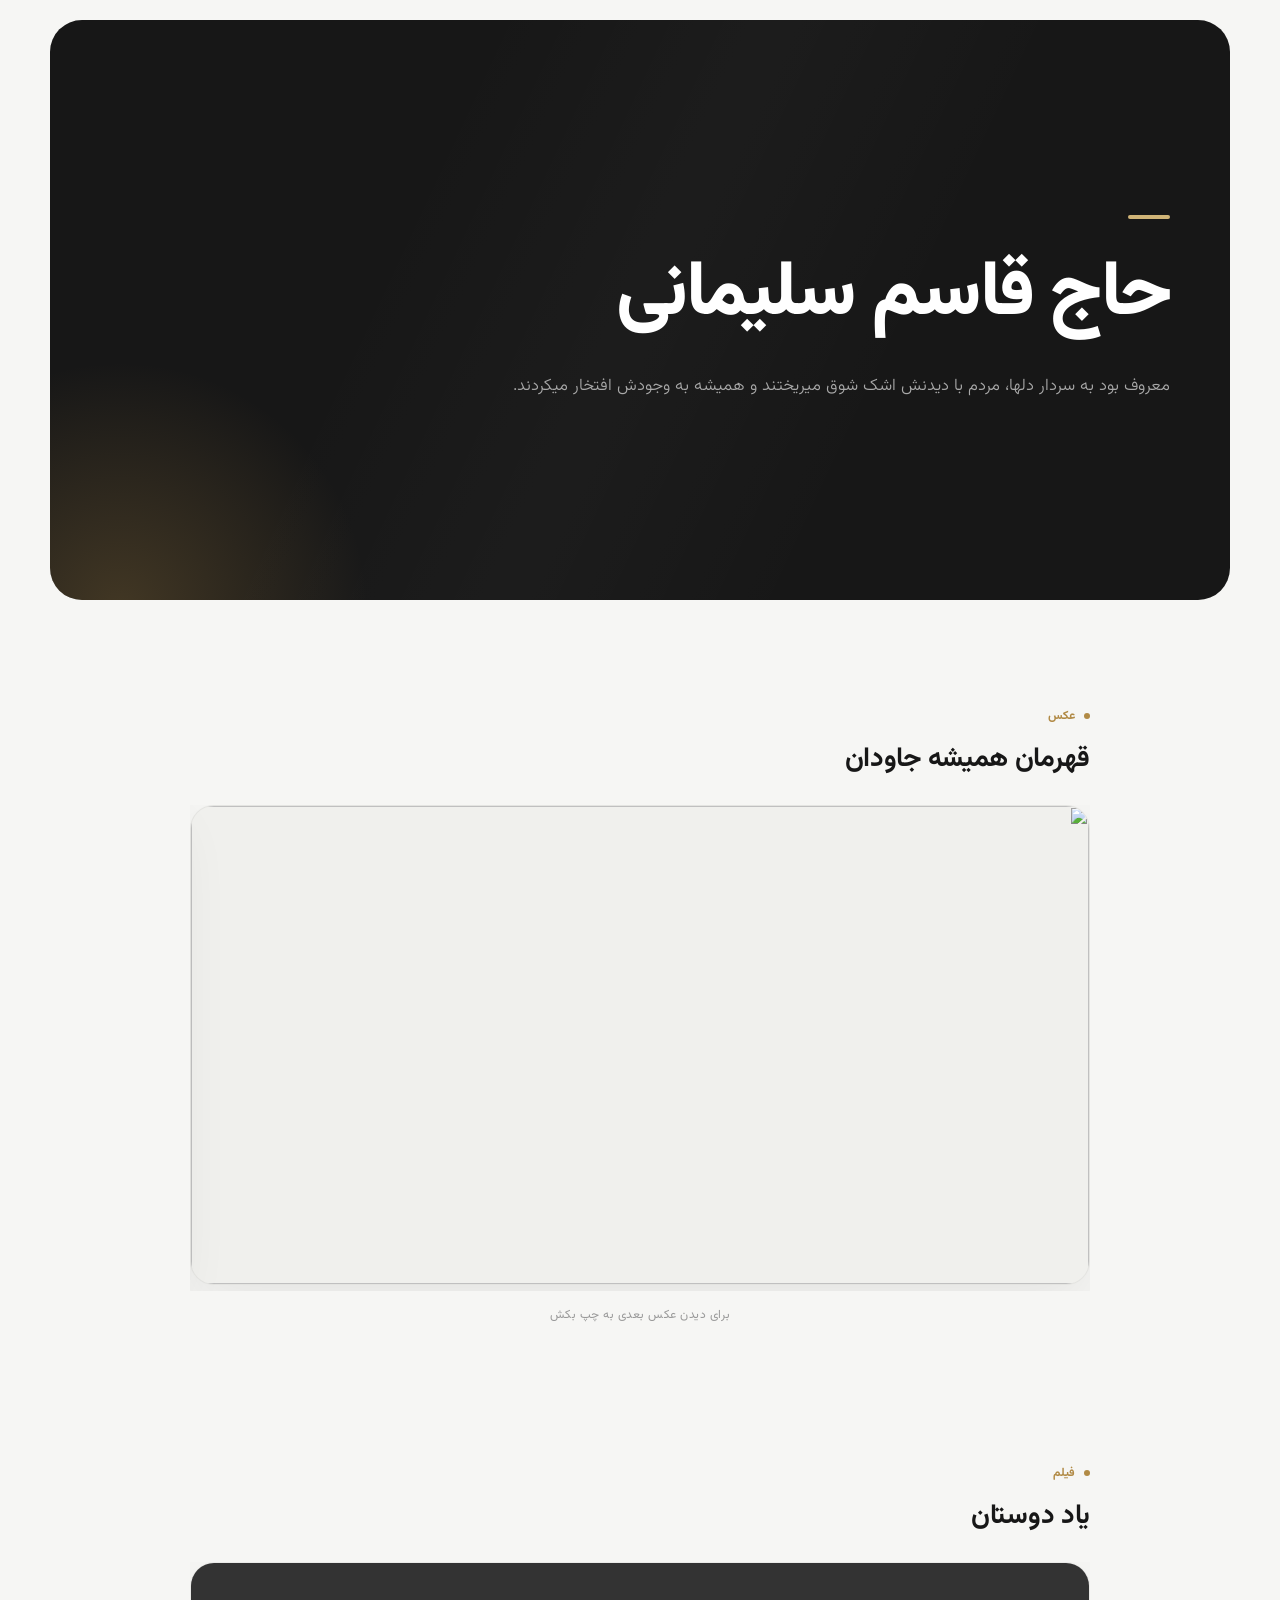
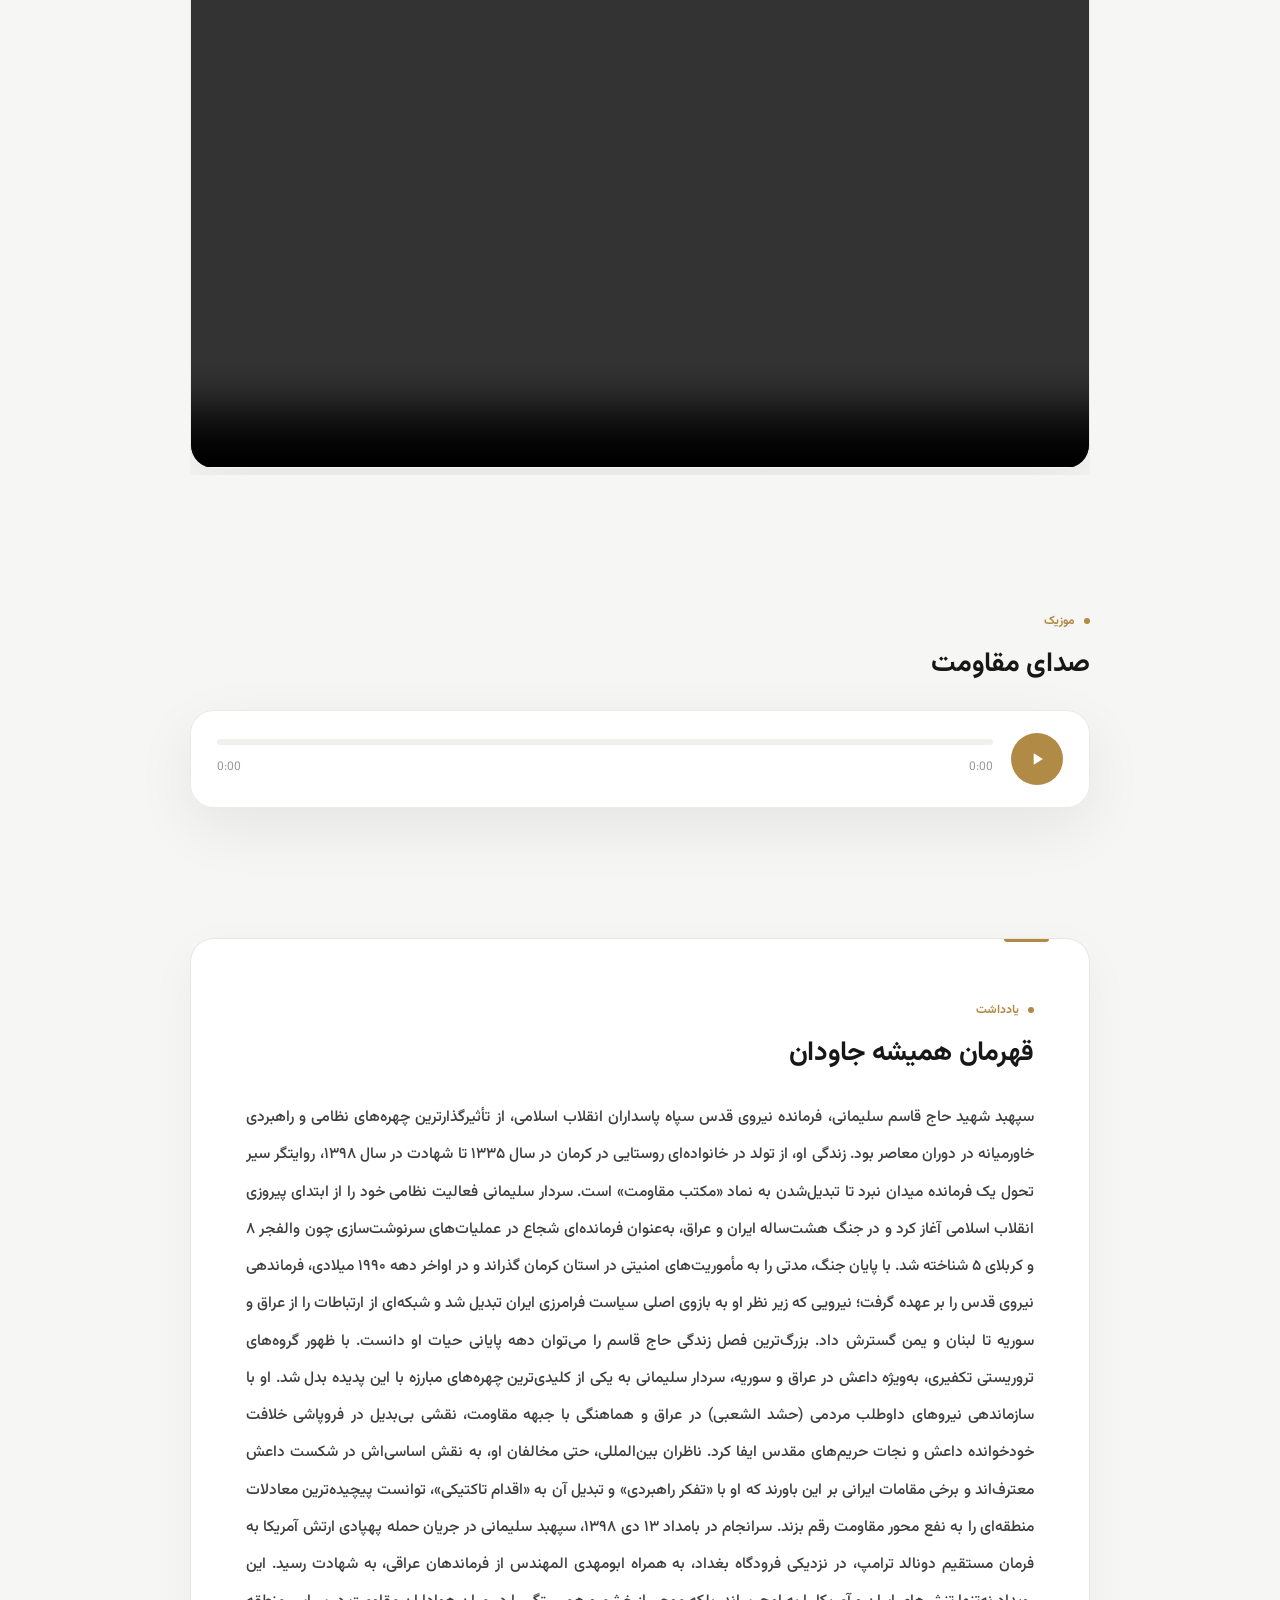
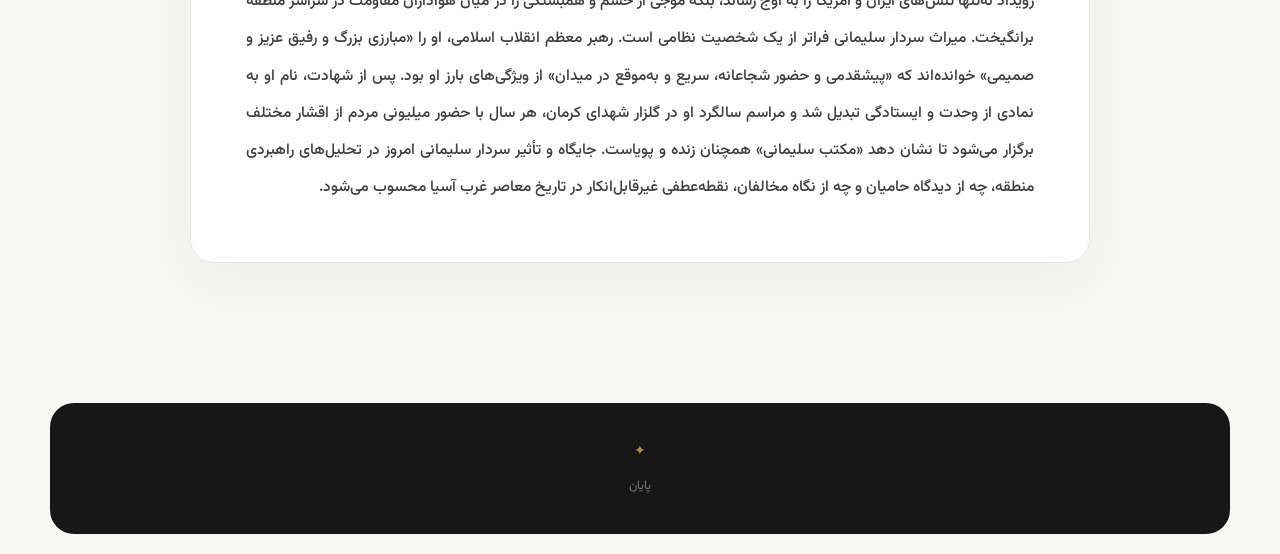
==== index.html @ 999e7390 "Add files via upload" ====
<!DOCTYPE html>
<html lang="fa" dir="rtl">
<head>
  <meta charset="UTF-8">
  <meta name="viewport" content="width=device-width, initial-scale=1.0, viewport-fit=cover">
  <title>شهید حاج قاسم سلیمانی</title>
  <link rel="stylesheet" href="style.css">
</head>
<body>

  <!-- Intro -->
  <section class="intro">
    <div class="eyebrow"></div>
    <h1>حاج قاسم سلیمانی</h1>
    <p>معروف بود به سردار دلها، مردم با دیدنش اشک شوق میریختند و همیشه به وجودش افتخار میکردند.</p>
  </section>

  <!-- Photo -->
  <section class="block">
    <div class="label">عکس</div>
    <div class="title">قهرمان همیشه جاودان</div>
    <div class="carousel">
      <div class="carousel-track">

        <div class="carousel-item">
          <div class="media-frame img">
            <img src="https://abrehamrahi.ir/o/public/fl1ILGT0/" alt="" loading="lazy" decoding="async">
          </div>
        </div>

        <div class="carousel-item">
          <div class="media-frame img">
            <img src="https://abrehamrahi.ir/o/public/wvrkYhgZ/" alt="" loading="lazy" decoding="async">
          </div>
        </div>

        <div class="carousel-item">
          <div class="media-frame">
            <img src="https://abrehamrahi.ir/o/public/Nc23xbId/" alt="" loading="lazy" decoding="async">
          </div>
        </div>

        <!-- برای افزودن عکس بیشتر، یک carousel-item دیگر دقیقاً مثل بالا اضافه کن -->
      </div>
      <div class="carousel-counter">برای دیدن عکس بعدی به چپ بکش</div>
    </div>
  </section>

  <!-- Video -->
  <section class="block">
    <div class="label">فیلم</div>
    <div class="title">یاد دوستان</div>
    <div class="carousel">
      <div class="carousel-track">
        <div class="carousel-item">
          <div class="media-frame media-frame--auto">
            <video src="https://abrehamrahi.ir/o/public/ku8eCbXV/" controls playsinline
              controlsList="nodownload noremoteplayback"
              disablePictureInPicture
              oncontextmenu="return false;"
              style="width:100%; display:block; background:transparent;"></video>
          </div>
        </div>
        <!-- برای افزودن فیلم بیشتر، یک carousel-item دیگر دقیقاً مثل بالا اضافه کن -->
      </div>
      <div class="carousel-counter">برای دیدن فیلم بعدی به چپ بکش</div>
    </div>
  </section>

  <!-- Music -->
  <section class="block">
    <div class="label">موزیک</div>
    <div class="title">صدای مقاومت</div>
    <div class="media-frame">
      <div class="audio-player">
        <audio class="audio-el" preload="metadata" oncontextmenu="return false;">
          <source src="https://abrehamrahi.ir/o/public/sdrxUxAl/" type="audio/mpeg">
          مرورگر شما از پخش صوتی پشتیبانی نمی‌کند.
        </audio>
        <button class="audio-play-btn" aria-label="پخش">
          <svg class="icon-play" viewBox="0 0 24 24" fill="currentColor"><path d="M8 5v14l11-7z"/></svg>
          <svg class="icon-pause" viewBox="0 0 24 24" fill="currentColor"><path d="M6 5h4v14H6zM14 5h4v14h-4z"/></svg>
        </button>
        <div class="audio-body">
          <div class="audio-progress-bg">
            <div class="audio-progress-fill"></div>
          </div>
          <div class="audio-time">
            <span class="audio-current">0:00</span>
            <span class="audio-duration">0:00</span>
          </div>
        </div>
      </div>
    </div>
  </section>

  <!-- Text block -->
  <section class="block text-block">
    <div class="label">یادداشت</div>
    <div class="title">قهرمان همیشه جاودان</div>
    <p>سپهبد شهید حاج قاسم سلیمانی، فرمانده نیروی قدس سپاه پاسداران انقلاب اسلامی، از تأثیرگذارترین چهره‌های نظامی و راهبردی خاورمیانه در دوران معاصر بود. زندگی او، از تولد در خانواده‌ای روستایی در کرمان در سال ۱۳۳۵ تا شهادت در سال ۱۳۹۸، روایتگر سیر تحول یک فرمانده میدان نبرد تا تبدیل‌شدن به نماد «مکتب مقاومت» است. سردار سلیمانی فعالیت نظامی خود را از ابتدای پیروزی انقلاب اسلامی آغاز کرد و در جنگ هشت‌ساله ایران و عراق، به‌عنوان فرمانده‌ای شجاع در عملیات‌های سرنوشت‌سازی چون والفجر ۸ و کربلای ۵ شناخته شد. با پایان جنگ، مدتی را به مأموریت‌های امنیتی در استان کرمان گذراند و در اواخر دهه ۱۹۹۰ میلادی، فرماندهی نیروی قدس را بر عهده گرفت؛ نیرویی که زیر نظر او به بازوی اصلی سیاست فرامرزی ایران تبدیل شد و شبکه‌ای از ارتباطات را از عراق و سوریه تا لبنان و یمن گسترش داد. بزرگ‌ترین فصل زندگی حاج قاسم را می‌توان دهه پایانی حیات او دانست. با ظهور گروه‌های تروریستی تکفیری، به‌ویژه داعش در عراق و سوریه، سردار سلیمانی به یکی از کلیدی‌ترین چهره‌های مبارزه با این پدیده بدل شد. او با سازماندهی نیروهای داوطلب مردمی (حشد الشعبی) در عراق و هماهنگی با جبهه مقاومت، نقشی بی‌بدیل در فروپاشی خلافت خودخوانده داعش و نجات حریم‌های مقدس ایفا کرد. ناظران بین‌المللی، حتی مخالفان او، به نقش اساسی‌اش در شکست داعش معترف‌اند و برخی مقامات ایرانی بر این باورند که او با «تفکر راهبردی» و تبدیل آن به «اقدام تاکتیکی»، توانست پیچیده‌ترین معادلات منطقه‌ای را به نفع محور مقاومت رقم بزند. سرانجام در بامداد ۱۳ دی ۱۳۹۸، سپهبد سلیمانی در جریان حمله پهپادی ارتش آمریکا به فرمان مستقیم دونالد ترامپ، در نزدیکی فرودگاه بغداد، به همراه ابومهدی المهندس از فرماندهان عراقی، به شهادت رسید. این رویداد نه‌تنها تنش‌های ایران و آمریکا را به اوج رساند، بلکه موجی از خشم و همبستگی را در میان هواداران مقاومت در سراسر منطقه برانگیخت. میراث سردار سلیمانی فراتر از یک شخصیت نظامی است. رهبر معظم انقلاب اسلامی، او را «مبارزی بزرگ و رفیق عزیز و صمیمی» خوانده‌اند که «پیشقدمی و حضور شجاعانه، سریع و به‌موقع در میدان» از ویژگی‌های بارز او بود. پس از شهادت، نام او به نمادی از وحدت و ایستادگی تبدیل شد و مراسم سالگرد او در گلزار شهدای کرمان، هر سال با حضور میلیونی مردم از اقشار مختلف برگزار می‌شود تا نشان دهد «مکتب سلیمانی» همچنان زنده و پویاست. جایگاه و تأثیر سردار سلیمانی امروز در تحلیل‌های راهبردی منطقه، چه از دیدگاه حامیان و چه از نگاه مخالفان، نقطه‌عطفی غیرقابل‌انکار در تاریخ معاصر غرب آسیا محسوب می‌شود.</p>
  </section>

  <footer>پایان</footer>

  <script>
    /* =====================================================
       IMAGE CAROUSEL SIZING
       ارتفاع تصاویر کنترل می‌شود و عرض هر اسلاید بر اساس
       نسبت واقعی همان تصویر محاسبه می‌شود؛ بنابراین عکس
       نه کشیده می‌شود و نه crop می‌شود.
    ===================================================== */
    (() => {
      const root = document.documentElement;

      function getPhotoHeight() {
        const width = window.innerWidth;
        if (width <= 480) return 280;
        if (width <= 768) return 380;
        return 480;
      }

      function resizePhotoItem(item) {
        const img = item.querySelector('img');
        if (!img || !img.naturalWidth || !img.naturalHeight) return;

        const track = item.closest('.carousel-track');
        if (!track) return;

        const preferredHeight = getPhotoHeight();
        const ratio = img.naturalWidth / img.naturalHeight;

        // برای تصاویر بسیار عریض، ارتفاع کمی کم می‌شود تا اسلاید
        // از عرض قابل مشاهده صفحه بزرگ‌تر نشود.
        const availableWidth = Math.max(track.clientWidth, 1);
        const height = Math.min(preferredHeight, availableWidth / ratio);
        const width = height * ratio;

        item.style.setProperty('--carousel-item-width', `${width}px`);
        item.style.setProperty('--carousel-photo-height', `${height}px`);
      }

      function resizeAllPhotos() {
        document.querySelectorAll('.carousel-item').forEach(resizePhotoItem);
      }

      document.querySelectorAll('.carousel-item img').forEach(img => {
        if (img.complete) {
          resizePhotoItem(img.closest('.carousel-item'));
        } else {
          img.addEventListener('load', () => {
            resizePhotoItem(img.closest('.carousel-item'));
          }, { once: true });
        }
      });

      window.addEventListener('resize', resizeAllPhotos, { passive: true });
      window.addEventListener('orientationchange', resizeAllPhotos, { passive: true });

      if ('ResizeObserver' in window) {
        const observer = new ResizeObserver(() => resizeAllPhotos());
        document.querySelectorAll('.carousel-track').forEach(track => observer.observe(track));
      }
    })();

    /* =====================================================
       AUDIO PLAYER
    ===================================================== */
    document.querySelectorAll('.audio-player').forEach(player => {
      const audio = player.querySelector('.audio-el');
      const btn = player.querySelector('.audio-play-btn');
      const progressBg = player.querySelector('.audio-progress-bg');
      const progressFill = player.querySelector('.audio-progress-fill');
      const currentEl = player.querySelector('.audio-current');
      const durationEl = player.querySelector('.audio-duration');

      function formatTime(sec) {
        if (isNaN(sec)) return '0:00';
        const m = Math.floor(sec / 60);
        const s = Math.floor(sec % 60).toString().padStart(2, '0');
        return `${m}:${s}`;
      }

      btn.addEventListener('click', () => {
        if (audio.paused) {
          document.querySelectorAll('audio').forEach(a => {
            if (a !== audio) a.pause();
          });
          audio.play().catch(() => {});
        } else {
          audio.pause();
        }
      });

      audio.addEventListener('play', () => player.classList.add('playing'));
      audio.addEventListener('pause', () => player.classList.remove('playing'));

      audio.addEventListener('loadedmetadata', () => {
        durationEl.textContent = formatTime(audio.duration);
      });

      audio.addEventListener('timeupdate', () => {
        const pct = (audio.currentTime / audio.duration) * 100 || 0;
        progressFill.style.width = pct + '%';
        currentEl.textContent = formatTime(audio.currentTime);
      });

      audio.addEventListener('ended', () => {
        player.classList.remove('playing');
        progressFill.style.width = '0%';
      });

      progressBg.addEventListener('click', (e) => {
        if (!audio.duration) return;
        const rect = progressBg.getBoundingClientRect();
        const clickX = rect.right - e.clientX;
        const pct = Math.max(0, Math.min(1, clickX / rect.width));
        audio.currentTime = pct * audio.duration;
      });
    });
  </script>

</body>
</html>
---- style.css ----
@import url('https://fonts.googleapis.com/css2?family=Vazirmatn:wght@300;400;500;600;700;800&display=swap');

/* =====================================================
   MODERN PREMIUM DESIGN
===================================================== */

:root {
    --bg: #f6f6f4;
    --surface: #ffffff;
    --surface-soft: #f0f0ed;
    --text: #171717;
    --text-soft: #6f6f6f;
    --text-muted: #999;
    --gold: #b18a45;
    --gold-light: #d0b477;
    --border: #e7e7e3;
    --radius: 24px;
    --radius-small: 16px;
    --shadow: 0 20px 60px rgba(0, 0, 0, 0.07);
    --shadow-hover: 0 30px 80px rgba(0, 0, 0, 0.11);
    --carousel-photo-height: 480px;
}

/* =====================================================
   RESET
===================================================== */

* {
    margin: 0;
    padding: 0;
    box-sizing: border-box;
}

html {
    scroll-behavior: smooth;
}

body {
    direction: rtl;
    font-family: "Vazirmatn", Tahoma, Arial, sans-serif;
    background: var(--bg);
    color: var(--text);
    line-height: 2;
    overflow-x: hidden;
}

/* =====================================================
   SELECTION
===================================================== */

::selection {
    background: #171717;
    color: #fff;
}

/* =====================================================
   INTRO / HERO
===================================================== */

.intro {
    position: relative;
    width: min(1180px, calc(100% - 32px));
    min-height: 580px;
    margin: 20px auto 0;
    padding: 90px 60px;
    display: flex;
    flex-direction: column;
    justify-content: center;
    align-items: flex-start;
    text-align: right;
    overflow: hidden;
    background: #171717;
    color: white;
    border-radius: 32px;
}

.intro::before {
    content: "";
    position: absolute;
    width: 500px;
    height: 500px;
    left: -180px;
    bottom: -260px;
    border-radius: 50%;
    background: radial-gradient(circle, rgba(177, 138, 69, 0.28), rgba(177, 138, 69, 0) 70%);
    pointer-events: none;
}

.intro::after {
    content: "";
    position: absolute;
    inset: 0;
    background: linear-gradient(115deg, transparent 30%, rgba(255,255,255,0.025), transparent 70%);
    pointer-events: none;
}

/* =====================================================
   EYEBROW
===================================================== */

.eyebrow {
    position: relative;
    z-index: 2;
    width: 42px;
    height: 4px;
    margin-bottom: 25px;
    border-radius: 20px;
    background: var(--gold-light);
}

/* =====================================================
   HERO TITLE
===================================================== */

.intro h1 {
    position: relative;
    z-index: 2;
    max-width: 800px;
    margin-bottom: 20px;
    font-size: clamp(2.4rem, 6vw, 5rem);
    font-weight: 800;
    line-height: 1.35;
    letter-spacing: -2px;
    color: #fff;
}

/* =====================================================
   HERO DESCRIPTION
===================================================== */

.intro p {
    position: relative;
    z-index: 2;
    max-width: 900px;
    color: #a9a9a9;
    font-size: clamp(0.9rem, 2vw, 1.05rem);
    line-height: 2.2;
    font-weight: 300;
}

/* =====================================================
   CONTENT
===================================================== */

.block {
    position: relative;
    width: min(900px, calc(100% - 32px));
    margin: 100px auto;
}

/* =====================================================
   HORIZONTAL CAROUSEL (for sections with multiple items)
===================================================== */

.carousel {
    position: relative;
    width: 100%;
}

.carousel-track {
    display: flex;
    gap: 16px;
    width: 100%;
    overflow-x: auto;
    scroll-snap-type: x mandatory;
    -webkit-overflow-scrolling: touch;
    padding-bottom: 6px;
    scrollbar-width: thin;
    scrollbar-color: var(--gold-light) var(--surface-soft);
}

.carousel-track::-webkit-scrollbar {
    height: 6px;
}

.carousel-track::-webkit-scrollbar-track {
    background: var(--surface-soft);
    border-radius: 10px;
}

.carousel-track::-webkit-scrollbar-thumb {
    background: var(--gold-light);
    border-radius: 10px;
}

.carousel-item {
    flex: 0 0 auto;
    width: var(--carousel-item-width, 100%);
    scroll-snap-align: start;
    scroll-snap-stop: always;
}

/* Width is calculated by JavaScript from the real image ratio. */
.carousel-track:has(.carousel-item ~ .carousel-item) .carousel-item {
    flex-basis: var(--carousel-item-width, 100%);
}

.carousel-counter {
    display: none;
    margin-top: 12px;
    text-align: center;
    color: var(--text-muted);
    font-size: 0.75rem;
    letter-spacing: 0.5px;
}

.carousel-track:has(.carousel-item ~ .carousel-item) ~ .carousel-counter {
    display: block;
}

/* =====================================================
   CAROUSEL PHOTO - UNIFORM HEIGHT
===================================================== */

/* Photos keep a controlled height while each slide width is calculated
   from the real image ratio. Nothing is cropped or stretched. */
.carousel .media-frame:not(.media-frame--auto) {
    height: var(--carousel-photo-height, 480px);
    width: 100%;
    display: flex;
    align-items: center;
    justify-content: center;
    overflow: hidden;
    background: var(--surface-soft);
}

.carousel .media-frame:not(.media-frame--auto) img {
    display: block;
    width: 100%;
    height: 100%;
    max-width: 100%;
    max-height: 100%;
    object-fit: contain;
    object-position: center;
}

/* =====================================================
   LABEL
===================================================== */

.label {
    display: inline-flex;
    align-items: center;
    gap: 9px;
    margin-bottom: 9px;
    color: var(--gold);
    font-size: 0.75rem;
    font-weight: 700;
}

.label::before {
    content: "";
    width: 6px;
    height: 6px;
    border-radius: 50%;
    background: var(--gold);
}

/* =====================================================
   TITLE
===================================================== */

.title {
    margin-bottom: 22px;
    color: var(--text);
    font-size: clamp(1.25rem, 3vw, 1.7rem);
    font-weight: 700;
    line-height: 1.7;
    letter-spacing: -0.3px;
}

/* =====================================================
   MEDIA
===================================================== */

.media-frame {
    position: relative;
    width: 100%;
    overflow: hidden;
    background: transparent;
    border-radius: var(--radius);
    border: 1px solid rgba(0,0,0,0.05);
    box-shadow: var(--shadow);
    transition: transform 0.35s ease, box-shadow 0.35s ease;
}

.media-frame:hover {
    transform: translateY(-5px);
    box-shadow: var(--shadow-hover);
}

/* =====================================================
   IMAGE
===================================================== */

.media-frame img {
    display: block;
    width: 100%;
    height: auto;
    max-height: 720px;
    object-fit: cover;
    transition: transform 0.6s ease;
}

.media-frame:hover img {
    transform: scale(1.02);
}

/* =====================================================
   VIDEO
===================================================== */

.media-frame--auto {
    aspect-ratio: 16 / 9;
}

.media-frame video {
    display: block;
    width: 100%;
    height: 100%;
    object-fit: contain;
    background: #080808;
}

/* =====================================================
   CUSTOM AUDIO PLAYER
===================================================== */

.audio-player {
    display: flex;
    align-items: center;
    gap: 18px;
    padding: 22px 26px;
    background: var(--surface);
}

.audio-play-btn {
    flex-shrink: 0;
    width: 52px;
    height: 52px;
    display: flex;
    align-items: center;
    justify-content: center;
    border: none;
    border-radius: 50%;
    background: var(--gold);
    color: #fff;
    cursor: pointer;
    transition: background 0.25s ease, transform 0.2s ease;
}

.audio-play-btn:hover {
    background: var(--gold-light);
    transform: scale(1.05);
}

.audio-play-btn svg {
    width: 20px;
    height: 20px;
}

.audio-play-btn .icon-pause {
    display: none;
}

.audio-player.playing .icon-play {
    display: none;
}

.audio-player.playing .icon-pause {
    display: block;
}

.audio-body {
    flex: 1;
    min-width: 0;
}

.audio-progress-bg {
    position: relative;
    width: 100%;
    height: 6px;
    border-radius: 10px;
    background: var(--surface-soft);
    cursor: pointer;
    overflow: hidden;
}

.audio-progress-fill {
    position: absolute;
    top: 0;
    right: 0;
    height: 100%;
    width: 0%;
    border-radius: 10px;
    background: linear-gradient(90deg, var(--gold), var(--gold-light));
    transition: width 0.1s linear;
}

.audio-time {
    display: flex;
    justify-content: space-between;
    margin-top: 10px;
    font-size: 0.75rem;
    color: var(--text-muted);
    direction: ltr;
}

/* =====================================================
   TEXT CARD
===================================================== */

.text-block {
    padding: 55px;
    background: var(--surface);
    border: 1px solid var(--border);
    border-radius: var(--radius);
    box-shadow: 0 15px 50px rgba(0,0,0,0.04);
}

.text-block::before {
    content: "";
    position: absolute;
    top: 0;
    right: 40px;
    width: 45px;
    height: 3px;
    border-radius: 0 0 10px 10px;
    background: var(--gold);
}

/* =====================================================
   TEXT
===================================================== */

.text-block p {
    margin-top: 24px;
    color: var(--text-soft);
    font-size: 0.97rem;
    line-height: 2.4;
    text-align: justify;
}

.text-block p:first-of-type {
    margin-top: 5px;
    color: #3f3f3f;
    font-weight: 500;
}

/* =====================================================
   SECTION SPACING
===================================================== */

.block + .block {
    margin-top: 130px;
}

/* =====================================================
   FOOTER
===================================================== */

footer {
    width: min(1180px, calc(100% - 32px));
    margin: 140px auto 20px;
    padding: 35px;
    text-align: center;
    background: #171717;
    border-radius: 24px;
    color: #777;
    font-size: 0.78rem;
}

footer::before {
    content: "✦";
    display: block;
    margin-bottom: 8px;
    color: var(--gold);
    font-size: 0.9rem;
}

/* =====================================================
   TABLET
===================================================== */

@media (max-width: 768px) {
    .intro {
        width: calc(100% - 24px);
        min-height: 500px;
        padding: 70px 35px;
        border-radius: 25px;
    }
    .intro h1 {
        font-size: 3rem;
        letter-spacing: -1px;
    }
    .block {
        width: calc(100% - 28px);
        margin: 75px auto;
    }
    .block + .block {
        margin-top: 100px;
    }
    .text-block {
        padding: 40px 30px;
    }
    .text-block p {
        text-align: right;
        font-size: 0.92rem;
        line-height: 2.3;
    }
    .placeholder {
        min-height: 350px;
    }
    .media-frame iframe {
        min-height: 380px;
    }
            :root {
        --carousel-photo-height: 380px;
    }
    footer {
        width: calc(100% - 24px);
        margin-top: 100px;
    }
}

/* =====================================================
   MOBILE
===================================================== */

@media (max-width: 480px) {
    .intro {
        min-height: 470px;
        padding: 60px 24px;
        border-radius: 20px;
    }
    .intro h1 {
        font-size: 2.05rem;
        line-height: 1.5;
    }
    .intro p {
        font-size: 0.83rem;
        line-height: 2.1;
    }
    .eyebrow {
        width: 35px;
        height: 3px;
        margin-bottom: 20px;
    }
    .block {
        width: calc(100% - 22px);
        margin: 55px auto;
    }
    .block + .block {
        margin-top: 80px;
    }
    .label {
        font-size: 0.68rem;
    }
    .title {
        font-size: 1.1rem;
        margin-bottom: 16px;
    }
    .media-frame {
        border-radius: 17px;
    }
    .media-frame--auto {
        aspect-ratio: 16 / 10;
    }
        :root {
        --carousel-photo-height: 280px;
    }
    .media-frame iframe {
        min-height: 250px;
    }
    .placeholder {
        min-height: 250px;
    }
    .ph-icon {
        width: 58px;
        height: 58px;
        border-radius: 16px;
        font-size: 1.3rem;
    }
    .text-block {
        padding: 32px 22px;
        border-radius: 20px;
    }
    .text-block::before {
        right: 25px;
        width: 38px;
    }
    .text-block p {
        margin-top: 20px;
        font-size: 0.86rem;
        line-height: 2.25;
    }
    .audio-player {
        padding: 16px 18px;
        gap: 12px;
    }
    .audio-play-btn {
        width: 44px;
        height: 44px;
    }
    .audio-play-btn svg {
        width: 16px;
        height: 16px;
    }
    footer {
        width: calc(100% - 22px);
        margin-top: 80px;
        margin-bottom: 12px;
        padding: 30px 15px;
        border-radius: 18px;
    }
}

/* =====================================================
   REDUCED MOTION
===================================================== */

@media (prefers-reduced-motion: reduce) {
    html {
        scroll-behavior: auto;
    }
    *,
    *::before,
    *::after {
        transition: none !important;
    }
}
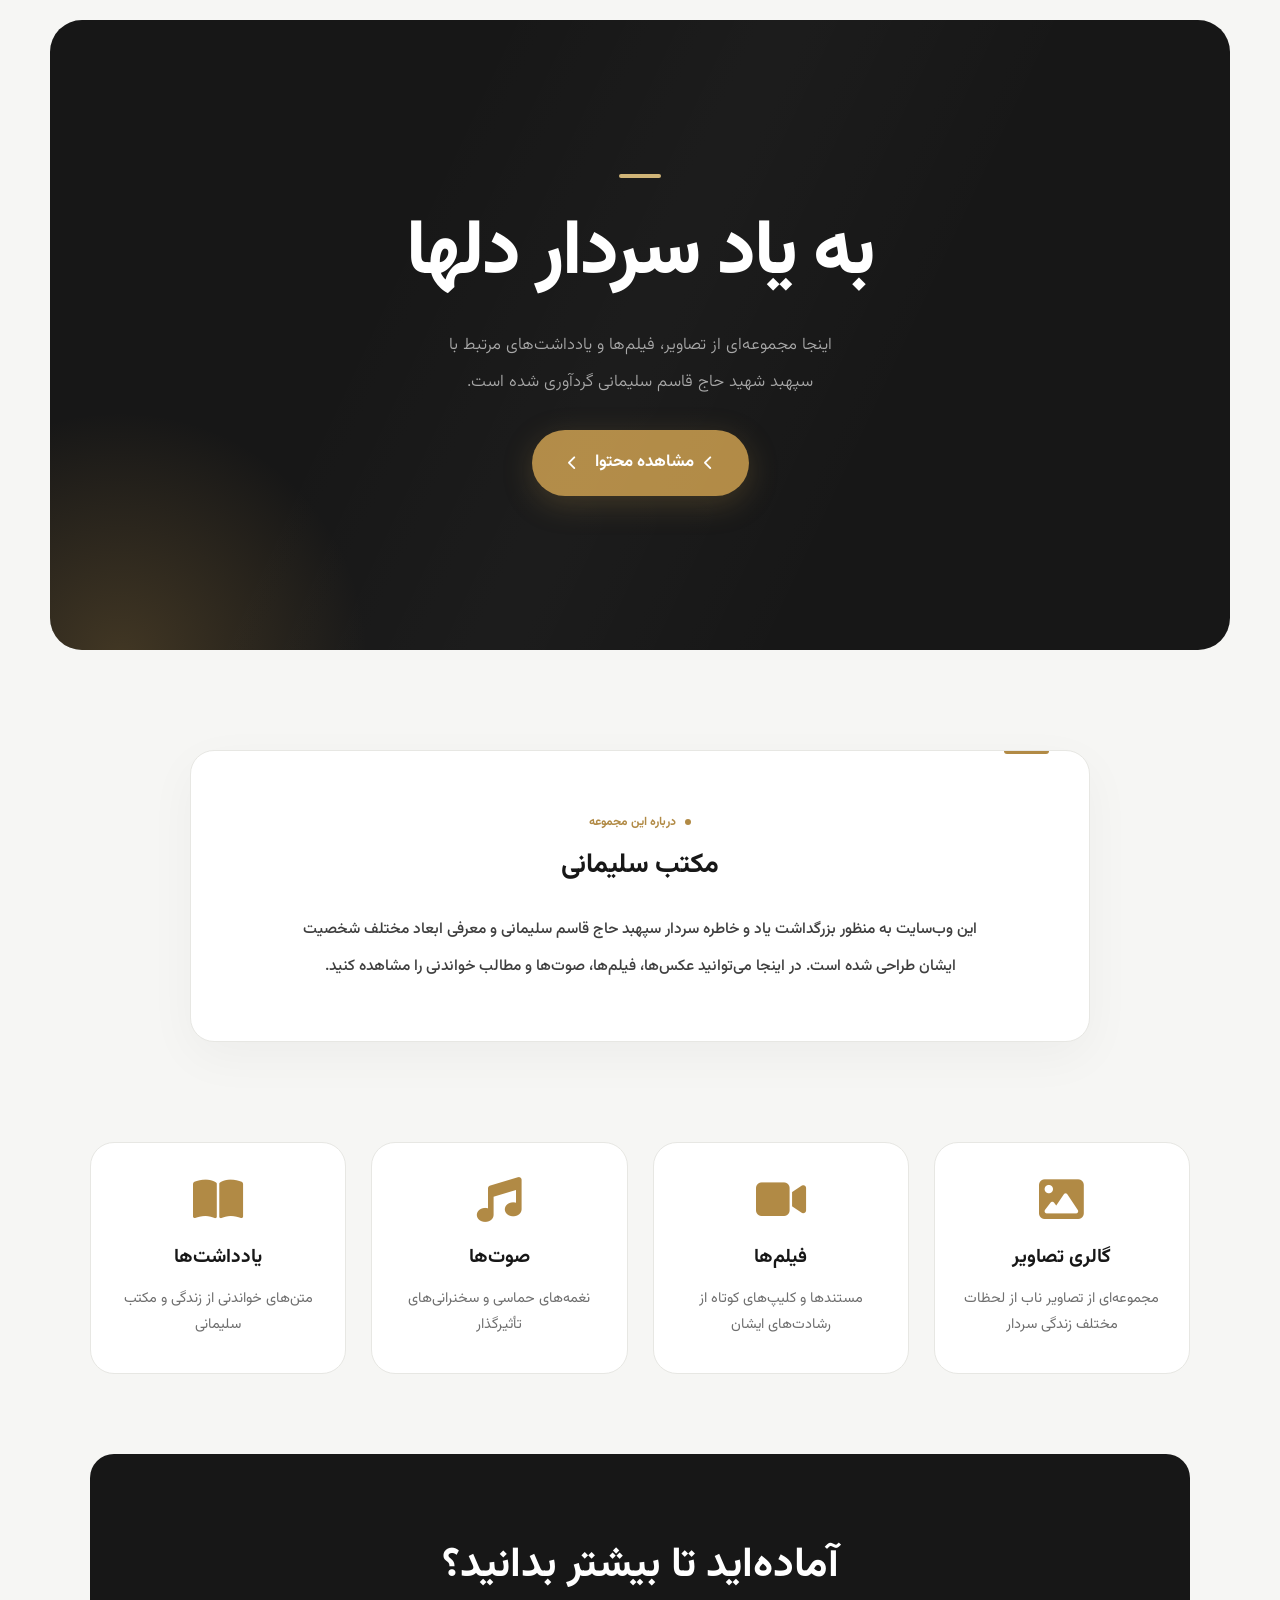
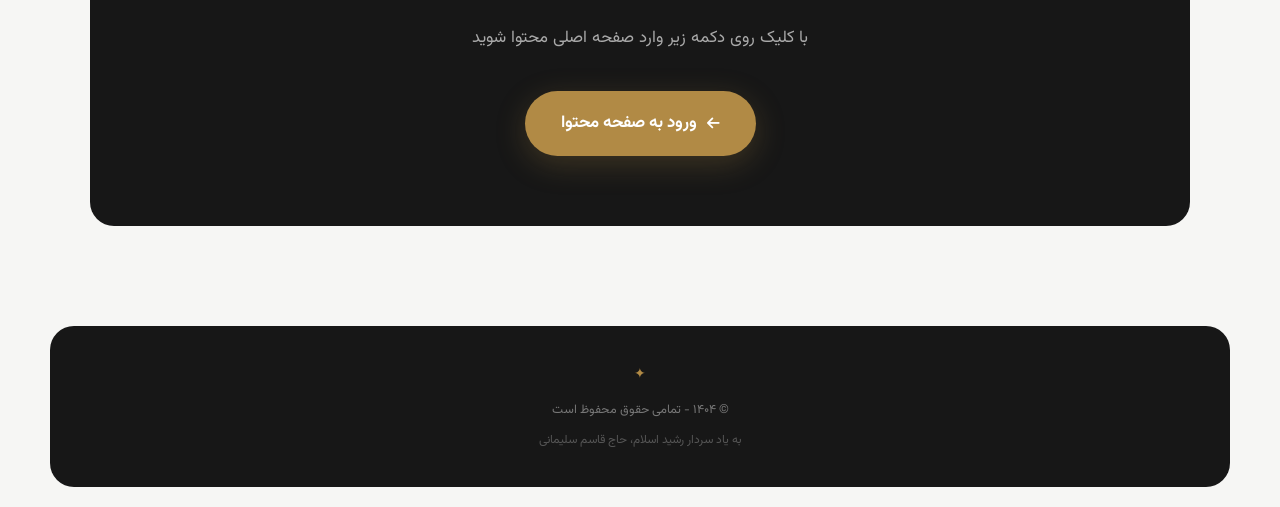
==== commit 0b137c1e: "Add files via upload" ====
--- a/index.html
+++ b/index.html
@@ -1,224 +1,81 @@
-<!DOCTYPE html>
-<html lang="fa" dir="rtl">
-<head>
-  <meta charset="UTF-8">
-  <meta name="viewport" content="width=device-width, initial-scale=1.0, viewport-fit=cover">
-  <title>شهید حاج قاسم سلیمانی</title>
-  <link rel="stylesheet" href="style.css">
-</head>
-<body>
-
-  <!-- Intro -->
-  <section class="intro">
-    <div class="eyebrow"></div>
-    <h1>حاج قاسم سلیمانی</h1>
-    <p>معروف بود به سردار دلها، مردم با دیدنش اشک شوق میریختند و همیشه به وجودش افتخار میکردند.</p>
-  </section>
-
-  <!-- Photo -->
-  <section class="block">
-    <div class="label">عکس</div>
-    <div class="title">قهرمان همیشه جاودان</div>
-    <div class="carousel">
-      <div class="carousel-track">
-
-        <div class="carousel-item">
-          <div class="media-frame img">
-            <img src="https://abrehamrahi.ir/o/public/fl1ILGT0/" alt="" loading="lazy" decoding="async">
-          </div>
-        </div>
-
-        <div class="carousel-item">
-          <div class="media-frame img">
-            <img src="https://abrehamrahi.ir/o/public/wvrkYhgZ/" alt="" loading="lazy" decoding="async">
-          </div>
-        </div>
-
-        <div class="carousel-item">
-          <div class="media-frame">
-            <img src="https://abrehamrahi.ir/o/public/Nc23xbId/" alt="" loading="lazy" decoding="async">
-          </div>
-        </div>
-
-        <!-- برای افزودن عکس بیشتر، یک carousel-item دیگر دقیقاً مثل بالا اضافه کن -->
-      </div>
-      <div class="carousel-counter">برای دیدن عکس بعدی به چپ بکش</div>
-    </div>
-  </section>
-
-  <!-- Video -->
-  <section class="block">
-    <div class="label">فیلم</div>
-    <div class="title">یاد دوستان</div>
-    <div class="carousel">
-      <div class="carousel-track">
-        <div class="carousel-item">
-          <div class="media-frame media-frame--auto">
-            <video src="https://abrehamrahi.ir/o/public/ku8eCbXV/" controls playsinline
-              controlsList="nodownload noremoteplayback"
-              disablePictureInPicture
-              oncontextmenu="return false;"
-              style="width:100%; display:block; background:transparent;"></video>
-          </div>
-        </div>
-        <!-- برای افزودن فیلم بیشتر، یک carousel-item دیگر دقیقاً مثل بالا اضافه کن -->
-      </div>
-      <div class="carousel-counter">برای دیدن فیلم بعدی به چپ بکش</div>
-    </div>
-  </section>
-
-  <!-- Music -->
-  <section class="block">
-    <div class="label">موزیک</div>
-    <div class="title">صدای مقاومت</div>
-    <div class="media-frame">
-      <div class="audio-player">
-        <audio class="audio-el" preload="metadata" oncontextmenu="return false;">
-          <source src="https://abrehamrahi.ir/o/public/sdrxUxAl/" type="audio/mpeg">
-          مرورگر شما از پخش صوتی پشتیبانی نمی‌کند.
-        </audio>
-        <button class="audio-play-btn" aria-label="پخش">
-          <svg class="icon-play" viewBox="0 0 24 24" fill="currentColor"><path d="M8 5v14l11-7z"/></svg>
-          <svg class="icon-pause" viewBox="0 0 24 24" fill="currentColor"><path d="M6 5h4v14H6zM14 5h4v14h-4z"/></svg>
-        </button>
-        <div class="audio-body">
-          <div class="audio-progress-bg">
-            <div class="audio-progress-fill"></div>
-          </div>
-          <div class="audio-time">
-            <span class="audio-current">0:00</span>
-            <span class="audio-duration">0:00</span>
-          </div>
-        </div>
-      </div>
-    </div>
-  </section>
-
-  <!-- Text block -->
-  <section class="block text-block">
-    <div class="label">یادداشت</div>
-    <div class="title">قهرمان همیشه جاودان</div>
-    <p>سپهبد شهید حاج قاسم سلیمانی، فرمانده نیروی قدس سپاه پاسداران انقلاب اسلامی، از تأثیرگذارترین چهره‌های نظامی و راهبردی خاورمیانه در دوران معاصر بود. زندگی او، از تولد در خانواده‌ای روستایی در کرمان در سال ۱۳۳۵ تا شهادت در سال ۱۳۹۸، روایتگر سیر تحول یک فرمانده میدان نبرد تا تبدیل‌شدن به نماد «مکتب مقاومت» است. سردار سلیمانی فعالیت نظامی خود را از ابتدای پیروزی انقلاب اسلامی آغاز کرد و در جنگ هشت‌ساله ایران و عراق، به‌عنوان فرمانده‌ای شجاع در عملیات‌های سرنوشت‌سازی چون والفجر ۸ و کربلای ۵ شناخته شد. با پایان جنگ، مدتی را به مأموریت‌های امنیتی در استان کرمان گذراند و در اواخر دهه ۱۹۹۰ میلادی، فرماندهی نیروی قدس را بر عهده گرفت؛ نیرویی که زیر نظر او به بازوی اصلی سیاست فرامرزی ایران تبدیل شد و شبکه‌ای از ارتباطات را از عراق و سوریه تا لبنان و یمن گسترش داد. بزرگ‌ترین فصل زندگی حاج قاسم را می‌توان دهه پایانی حیات او دانست. با ظهور گروه‌های تروریستی تکفیری، به‌ویژه داعش در عراق و سوریه، سردار سلیمانی به یکی از کلیدی‌ترین چهره‌های مبارزه با این پدیده بدل شد. او با سازماندهی نیروهای داوطلب مردمی (حشد الشعبی) در عراق و هماهنگی با جبهه مقاومت، نقشی بی‌بدیل در فروپاشی خلافت خودخوانده داعش و نجات حریم‌های مقدس ایفا کرد. ناظران بین‌المللی، حتی مخالفان او، به نقش اساسی‌اش در شکست داعش معترف‌اند و برخی مقامات ایرانی بر این باورند که او با «تفکر راهبردی» و تبدیل آن به «اقدام تاکتیکی»، توانست پیچیده‌ترین معادلات منطقه‌ای را به نفع محور مقاومت رقم بزند. سرانجام در بامداد ۱۳ دی ۱۳۹۸، سپهبد سلیمانی در جریان حمله پهپادی ارتش آمریکا به فرمان مستقیم دونالد ترامپ، در نزدیکی فرودگاه بغداد، به همراه ابومهدی المهندس از فرماندهان عراقی، به شهادت رسید. این رویداد نه‌تنها تنش‌های ایران و آمریکا را به اوج رساند، بلکه موجی از خشم و همبستگی را در میان هواداران مقاومت در سراسر منطقه برانگیخت. میراث سردار سلیمانی فراتر از یک شخصیت نظامی است. رهبر معظم انقلاب اسلامی، او را «مبارزی بزرگ و رفیق عزیز و صمیمی» خوانده‌اند که «پیشقدمی و حضور شجاعانه، سریع و به‌موقع در میدان» از ویژگی‌های بارز او بود. پس از شهادت، نام او به نمادی از وحدت و ایستادگی تبدیل شد و مراسم سالگرد او در گلزار شهدای کرمان، هر سال با حضور میلیونی مردم از اقشار مختلف برگزار می‌شود تا نشان دهد «مکتب سلیمانی» همچنان زنده و پویاست. جایگاه و تأثیر سردار سلیمانی امروز در تحلیل‌های راهبردی منطقه، چه از دیدگاه حامیان و چه از نگاه مخالفان، نقطه‌عطفی غیرقابل‌انکار در تاریخ معاصر غرب آسیا محسوب می‌شود.</p>
-  </section>
-
-  <footer>پایان</footer>
-
-  <script>
-    /* =====================================================
-       IMAGE CAROUSEL SIZING
-       ارتفاع تصاویر کنترل می‌شود و عرض هر اسلاید بر اساس
-       نسبت واقعی همان تصویر محاسبه می‌شود؛ بنابراین عکس
-       نه کشیده می‌شود و نه crop می‌شود.
-    ===================================================== */
-    (() => {
-      const root = document.documentElement;
-
-      function getPhotoHeight() {
-        const width = window.innerWidth;
-        if (width <= 480) return 280;
-        if (width <= 768) return 380;
-        return 480;
-      }
-
-      function resizePhotoItem(item) {
-        const img = item.querySelector('img');
-        if (!img || !img.naturalWidth || !img.naturalHeight) return;
-
-        const track = item.closest('.carousel-track');
-        if (!track) return;
-
-        const preferredHeight = getPhotoHeight();
-        const ratio = img.naturalWidth / img.naturalHeight;
-
-        // برای تصاویر بسیار عریض، ارتفاع کمی کم می‌شود تا اسلاید
-        // از عرض قابل مشاهده صفحه بزرگ‌تر نشود.
-        const availableWidth = Math.max(track.clientWidth, 1);
-        const height = Math.min(preferredHeight, availableWidth / ratio);
-        const width = height * ratio;
-
-        item.style.setProperty('--carousel-item-width', `${width}px`);
-        item.style.setProperty('--carousel-photo-height', `${height}px`);
-      }
-
-      function resizeAllPhotos() {
-        document.querySelectorAll('.carousel-item').forEach(resizePhotoItem);
-      }
-
-      document.querySelectorAll('.carousel-item img').forEach(img => {
-        if (img.complete) {
-          resizePhotoItem(img.closest('.carousel-item'));
-        } else {
-          img.addEventListener('load', () => {
-            resizePhotoItem(img.closest('.carousel-item'));
-          }, { once: true });
-        }
-      });
-
-      window.addEventListener('resize', resizeAllPhotos, { passive: true });
-      window.addEventListener('orientationchange', resizeAllPhotos, { passive: true });
-
-      if ('ResizeObserver' in window) {
-        const observer = new ResizeObserver(() => resizeAllPhotos());
-        document.querySelectorAll('.carousel-track').forEach(track => observer.observe(track));
-      }
-    })();
-
-    /* =====================================================
-       AUDIO PLAYER
-    ===================================================== */
-    document.querySelectorAll('.audio-player').forEach(player => {
-      const audio = player.querySelector('.audio-el');
-      const btn = player.querySelector('.audio-play-btn');
-      const progressBg = player.querySelector('.audio-progress-bg');
-      const progressFill = player.querySelector('.audio-progress-fill');
-      const currentEl = player.querySelector('.audio-current');
-      const durationEl = player.querySelector('.audio-duration');
-
-      function formatTime(sec) {
-        if (isNaN(sec)) return '0:00';
-        const m = Math.floor(sec / 60);
-        const s = Math.floor(sec % 60).toString().padStart(2, '0');
-        return `${m}:${s}`;
-      }
-
-      btn.addEventListener('click', () => {
-        if (audio.paused) {
-          document.querySelectorAll('audio').forEach(a => {
-            if (a !== audio) a.pause();
-          });
-          audio.play().catch(() => {});
-        } else {
-          audio.pause();
-        }
-      });
-
-      audio.addEventListener('play', () => player.classList.add('playing'));
-      audio.addEventListener('pause', () => player.classList.remove('playing'));
-
-      audio.addEventListener('loadedmetadata', () => {
-        durationEl.textContent = formatTime(audio.duration);
-      });
-
-      audio.addEventListener('timeupdate', () => {
-        const pct = (audio.currentTime / audio.duration) * 100 || 0;
-        progressFill.style.width = pct + '%';
-        currentEl.textContent = formatTime(audio.currentTime);
-      });
-
-      audio.addEventListener('ended', () => {
-        player.classList.remove('playing');
-        progressFill.style.width = '0%';
-      });
-
-      progressBg.addEventListener('click', (e) => {
-        if (!audio.duration) return;
-        const rect = progressBg.getBoundingClientRect();
-        const clickX = rect.right - e.clientX;
-        const pct = Math.max(0, Math.min(1, clickX / rect.width));
-        audio.currentTime = pct * audio.duration;
-      });
-    });
-  </script>
-
-</body>
-</html>
+<!DOCTYPE html>
+<html lang="fa" dir="rtl">
+<head>
+    <meta charset="UTF-8" />
+    <meta name="viewport" content="width=device-width, initial-scale=1.0" />
+    <title>صفحه اصلی | شهید سلیمانی</title>
+    <link rel="stylesheet" href="style.css" />
+    <link rel="stylesheet" href="https://cdnjs.cloudflare.com/ajax/libs/font-awesome/6.5.0/css/all.min.css" />
+</head>
+<body>
+
+    <!-- هدر اصلی (همانند استایل intro در صفحه دوم) -->
+    <section class="intro" style="min-height: 70vh; justify-content: center; text-align: center; align-items: center;">
+        <div class="eyebrow" style="margin: 0 auto 25px;"></div>
+        <h1>به یاد سردار دلها</h1>
+        <p style="max-width: 700px; margin: 0 auto 30px;">
+            اینجا مجموعه‌ای از تصاویر، فیلم‌ها و یادداشت‌های مرتبط با<br />
+            سپهبد شهید حاج قاسم سلیمانی گردآوری شده است.
+        </p>
+        <a href="Qasem Soleimani.html" class="btn-primary">
+            <i class="fas fa-chevron-left"></i>
+            مشاهده محتوا
+            <i class="fas fa-chevron-left" style="margin-right: 8px;"></i>
+        </a>
+    </section>
+
+    <!-- بخش معرفی (همانند text-block اما ساده‌تر) -->
+    <section class="block text-block" style="text-align: center;">
+        <div class="label" style="justify-content: center;">درباره این مجموعه</div>
+        <div class="title">مکتب سلیمانی</div>
+        <p style="max-width: 700px; margin: 20px auto 0; text-align: center;">
+            این وب‌سایت به منظور بزرگداشت یاد و خاطره سردار سپهبد حاج قاسم سلیمانی 
+            و معرفی ابعاد مختلف شخصیت ایشان طراحی شده است. 
+            در اینجا می‌توانید عکس‌ها، فیلم‌ها، صوت‌ها و مطالب خواندنی را مشاهده کنید.
+        </p>
+    </section>
+
+    <!-- بخش ویژگی‌ها (با کارت‌های مشابه) -->
+    <section class="features" style="width: min(1100px, calc(100% - 32px)); margin: 80px auto;">
+        <div style="display: grid; grid-template-columns: repeat(auto-fit, minmax(200px, 1fr)); gap: 25px;">
+            <div class="feature-card" style="background: var(--surface); padding: 35px 20px; border-radius: var(--radius); border: 1px solid var(--border); text-align: center; transition: all 0.3s ease;">
+                <i class="fas fa-image" style="font-size: 2.8rem; color: var(--gold); display: block; margin-bottom: 15px;"></i>
+                <h3 style="font-size: 1.2rem; font-weight: 700; margin-bottom: 10px;">گالری تصاویر</h3>
+                <p style="color: var(--text-soft); font-size: 0.9rem; line-height: 1.8;">مجموعه‌ای از تصاویر ناب از لحظات مختلف زندگی سردار</p>
+            </div>
+            <div class="feature-card" style="background: var(--surface); padding: 35px 20px; border-radius: var(--radius); border: 1px solid var(--border); text-align: center; transition: all 0.3s ease;">
+                <i class="fas fa-video" style="font-size: 2.8rem; color: var(--gold); display: block; margin-bottom: 15px;"></i>
+                <h3 style="font-size: 1.2rem; font-weight: 700; margin-bottom: 10px;">فیلم‌ها</h3>
+                <p style="color: var(--text-soft); font-size: 0.9rem; line-height: 1.8;">مستندها و کلیپ‌های کوتاه از رشادت‌های ایشان</p>
+            </div>
+            <div class="feature-card" style="background: var(--surface); padding: 35px 20px; border-radius: var(--radius); border: 1px solid var(--border); text-align: center; transition: all 0.3s ease;">
+                <i class="fas fa-music" style="font-size: 2.8rem; color: var(--gold); display: block; margin-bottom: 15px;"></i>
+                <h3 style="font-size: 1.2rem; font-weight: 700; margin-bottom: 10px;">صوت‌ها</h3>
+                <p style="color: var(--text-soft); font-size: 0.9rem; line-height: 1.8;">نغمه‌های حماسی و سخنرانی‌های تأثیرگذار</p>
+            </div>
+            <div class="feature-card" style="background: var(--surface); padding: 35px 20px; border-radius: var(--radius); border: 1px solid var(--border); text-align: center; transition: all 0.3s ease;">
+                <i class="fas fa-book-open" style="font-size: 2.8rem; color: var(--gold); display: block; margin-bottom: 15px;"></i>
+                <h3 style="font-size: 1.2rem; font-weight: 700; margin-bottom: 10px;">یادداشت‌ها</h3>
+                <p style="color: var(--text-soft); font-size: 0.9rem; line-height: 1.8;">متن‌های خواندنی از زندگی و مکتب سلیمانی</p>
+            </div>
+        </div>
+    </section>
+
+    <!-- CTA بخش دعوت به اقدام -->
+    <section style="width: min(1100px, calc(100% - 32px)); margin: 60px auto 100px; padding: 70px 40px; background: #171717; border-radius: var(--radius); text-align: center; color: white;">
+        <h2 style="font-size: clamp(1.8rem, 4vw, 2.6rem); font-weight: 700; margin-bottom: 15px;">آماده‌اید تا بیشتر بدانید؟</h2>
+        <p style="color: #a9a9a9; font-size: 1.05rem; margin-bottom: 35px;">با کلیک روی دکمه زیر وارد صفحه اصلی محتوا شوید</p>
+        <a href="Qasem Soleimani.html" class="btn-primary" style="background: var(--gold); box-shadow: 0 8px 30px rgba(177, 138, 69, 0.25);">
+            <i class="fas fa-arrow-left"></i>
+            ورود به صفحه محتوا
+        </a>
+    </section>
+
+    <!-- فوتر (همانند صفحه دوم) -->
+    <footer style="width: min(1180px, calc(100% - 32px)); margin: 0 auto 20px;">
+        <p>© ۱۴۰۴ - تمامی حقوق محفوظ است</p>
+        <p style="font-size: 0.75rem; color: #555; margin-top: 5px;">به یاد سردار رشید اسلام، حاج قاسم سلیمانی</p>
+    </footer>
+
+</body>
+</html>
--- a/style.css
+++ b/style.css
@@ -149,7 +149,7 @@
 }
 
 /* =====================================================
-   HORIZONTAL CAROUSEL (for sections with multiple items)
+   HORIZONTAL CAROUSEL
 ===================================================== */
 
 .carousel {
@@ -159,12 +159,17 @@
 
 .carousel-track {
     display: flex;
+    flex-direction: row;
+    align-items: flex-start;
     gap: 16px;
     width: 100%;
     overflow-x: auto;
+    overflow-y: hidden;
+    direction: rtl;
     scroll-snap-type: x mandatory;
     -webkit-overflow-scrolling: touch;
-    padding-bottom: 6px;
+    overscroll-behavior-x: contain;
+    padding: 0 1px 8px;
     scrollbar-width: thin;
     scrollbar-color: var(--gold-light) var(--surface-soft);
 }
@@ -186,13 +191,10 @@
 .carousel-item {
     flex: 0 0 auto;
     width: var(--carousel-item-width, 100%);
+    min-width: 0;
+    direction: rtl;
     scroll-snap-align: start;
     scroll-snap-stop: always;
-}
-
-/* Width is calculated by JavaScript from the real image ratio. */
-.carousel-track:has(.carousel-item ~ .carousel-item) .carousel-item {
-    flex-basis: var(--carousel-item-width, 100%);
 }
 
 .carousel-counter {
@@ -209,13 +211,12 @@
 }
 
 /* =====================================================
-   CAROUSEL PHOTO - UNIFORM HEIGHT
-===================================================== */
-
-/* Photos keep a controlled height while each slide width is calculated
-   from the real image ratio. Nothing is cropped or stretched. */
+   CAROUSEL PHOTO
+   ارتفاع کنترل‌شده + عرض محاسبه‌شده از نسبت واقعی عکس
+===================================================== */
+
 .carousel .media-frame:not(.media-frame--auto) {
-    height: var(--carousel-photo-height, 480px);
+    height: var(--carousel-photo-height, 300px);
     width: 100%;
     display: flex;
     align-items: center;
@@ -628,4 +629,169 @@
     *::after {
         transition: none !important;
     }
+}
+
+/* =====================================================
+   BACK TO HOME BUTTON
+===================================================== */
+
+.back-home {
+    position: fixed;
+    top: 20px;
+    right: 20px;
+    background: rgba(255, 255, 255, 0.95);
+    color: #171717;
+    padding: 10px 18px;
+    border-radius: 50px;
+    text-decoration: none;
+    font-weight: 600;
+    font-size: 0.9rem;
+    box-shadow: 0 4px 20px rgba(0, 0, 0, 0.12);
+    border: 1px solid rgba(255, 255, 255, 0.3);
+    backdrop-filter: blur(10px);
+    display: flex;
+    align-items: center;
+    gap: 8px;
+    transition: all 0.25s ease;
+    z-index: 9999;
+    font-family: "Vazirmatn", Tahoma, Arial, sans-serif;
+}
+
+.back-home i {
+    font-size: 0.95rem;
+    color: #b18a45;
+}
+
+.back-home:hover {
+    background: #ffffff;
+    transform: translateY(-3px);
+    box-shadow: 0 8px 30px rgba(177, 138, 69, 0.25);
+    border-color: #b18a45;
+}
+
+.back-home:active {
+    transform: scale(0.95);
+}
+
+/* موبایل */
+@media (max-width: 600px) {
+    .back-home {
+        top: 15px;
+        right: 15px;
+        padding: 8px 12px;
+        font-size: 0.8rem;
+    }
+    .back-home span {
+        display: none;
+    }
+    .back-home i {
+        font-size: 1rem;
+    }
+}
+
+/* =====================================================
+   HOME PAGE ADDITIONS
+===================================================== */
+
+/* دکمه اصلی صفحه اول */
+.btn-primary {
+    display: inline-flex;
+    align-items: center;
+    gap: 10px;
+    background: var(--gold);
+    color: #fff;
+    padding: 16px 36px;
+    border-radius: 60px;
+    text-decoration: none;
+    font-weight: 700;
+    font-size: 1.05rem;
+    transition: all 0.25s ease;
+    box-shadow: 0 8px 30px rgba(177, 138, 69, 0.25);
+    font-family: "Vazirmatn", Tahoma, Arial, sans-serif;
+}
+
+.btn-primary i {
+    font-size: 0.9rem;
+}
+
+.btn-primary:hover {
+    background: var(--gold-light);
+    transform: translateY(-4px);
+    box-shadow: 0 14px 40px rgba(177, 138, 69, 0.35);
+}
+
+.btn-primary:active {
+    transform: scale(0.96);
+}
+
+/* کارت‌های ویژگی‌ها */
+.feature-card {
+    transition: all 0.3s ease;
+}
+
+.feature-card:hover {
+    transform: translateY(-8px);
+    box-shadow: 0 20px 50px rgba(0,0,0,0.06);
+    border-color: var(--gold-light) !important;
+}
+
+/* ریسپانسیو برای صفحه اصلی */
+@media (max-width: 768px) {
+    .intro {
+        min-height: 60vh !important;
+        padding: 60px 30px !important;
+    }
+    .intro h1 {
+        font-size: 2.8rem !important;
+    }
+    .features > div {
+        grid-template-columns: 1fr 1fr !important;
+        gap: 20px !important;
+    }
+    .feature-card {
+        padding: 25px 15px !important;
+    }
+    .btn-primary {
+        padding: 14px 28px;
+        font-size: 0.95rem;
+    }
+    section[style*="background: #171717"] {
+        padding: 50px 25px !important;
+        margin: 40px auto 70px !important;
+    }
+}
+
+@media (max-width: 480px) {
+    .intro {
+        min-height: 50vh !important;
+        padding: 40px 20px !important;
+    }
+    .intro h1 {
+        font-size: 2rem !important;
+    }
+    .intro p {
+        font-size: 0.9rem !important;
+    }
+    .features > div {
+        grid-template-columns: 1fr !important;
+        gap: 16px !important;
+    }
+    .feature-card {
+        padding: 20px 15px !important;
+    }
+    .btn-primary {
+        padding: 12px 22px;
+        font-size: 0.85rem;
+    }
+    section[style*="background: #171717"] {
+        padding: 40px 20px !important;
+        margin: 30px auto 50px !important;
+    }
+    section[style*="background: #171717"] h2 {
+        font-size: 1.5rem !important;
+    }
+    footer {
+        padding: 25px 15px !important;
+        font-size: 0.75rem !important;
+    }
 }
